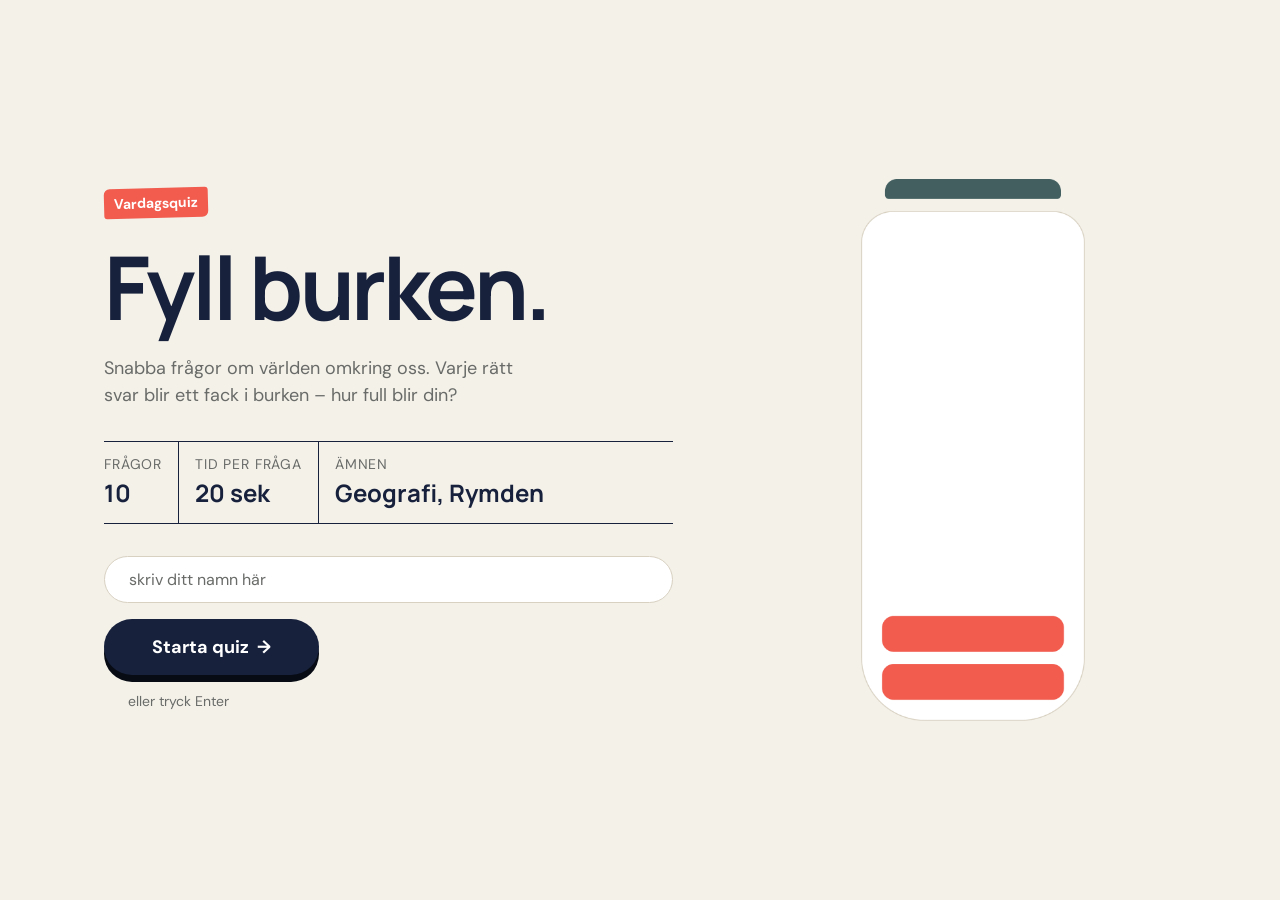
==== public/html/index.html @ b1db3c71 "färdig homepage" ====
<!doctype html>
<html lang="sv">
  <head>
    <meta charset="UTF-8" />
    <meta name="viewport" content="width=device-width, initial-scale=1.0" />
    <title>Fyll burken</title>
    <link rel="stylesheet" href="../css/base.css" />
    <link rel="stylesheet" href="../css/layout.css" />
    <link rel="stylesheet" href="../css/components.css" />
    <link rel="stylesheet" href="../css/kevins-test.css" />
    <script type="module" src="../js/main.js"></script>
  </head>
  <body>
    <a class="skip-link" href="#main">Hoppa till innehållet</a>

    <main id="main">
      <section
        id="start-view"
        class="view start"
        aria-labelledby="start-heading"
      >
        <div class="start__content">
          <p class="pill">Vardagsquiz</p>
          <h1 id="start-heading">Fyll burken.</h1>
          <p class="start__intro">
            Snabba frågor om världen omkring oss. Varje rätt svar blir ett fack
            i burken – hur full blir din?
          </p>

          <dl class="facts">
            <div class="facts__item">
              <dt>Frågor</dt>
              <dd>10</dd>
            </div>
            <div class="facts__item">
              <dt>Tid per fråga</dt>
              <dd>20 sek</dd>
            </div>
            <div class="facts__item">
              <dt>Ämnen</dt>
              <dd>Geografi, Rymden</dd>
            </div>
          </dl>

          <form id="start-form" class="start__form">
            <label for="player-name" class="visually-hidden">Namn</label>
            <input
              type="text"
              id="player-name"
              name="playerName"
              placeholder="skriv ditt namn här"
              autocomplete="given-name"
              maxlength="30"
              required
            />
            <button type="submit" id="start-button" class="button">
              Starta quiz <span aria-hidden="true">→</span>
            </button>
            <p class="start__hint">eller tryck Enter</p>
          </form>

          <button
            type="button"
            id="resume-button"
            class="button button--secondary"
            hidden
          >
            Fortsätt påbörjat quiz
          </button>
        </div>

        <!-- Burken är dekoration, 10 fack = 10 frågor. JS lägger till klassen "jar__slot--filled" -->
        <div class="jar" aria-hidden="true">
          <div class="jar__lid"></div>
          <div class="jar">
            <img src="../assets/img/score-jar-2.png" alt="" />
          </div>
        </div>
      </section>

      <section
        id="question-view"
        class="view"
        aria-labelledby="question-heading"
        hidden
      >
        <h2 id="question-heading" tabindex="-1">
          Fråga <span id="question-number"></span> av
          <span id="question-total"></span>
        </h2>
        <p>Tid kvar: <span id="timer" role="timer">20</span> sek</p>

        <form id="answer-form">
          <fieldset>
            <legend id="question-text"></legend>
            <div id="options"></div>
          </fieldset>
          <button type="submit" class="button">Svara</button>
        </form>

        <p id="feedback" aria-live="polite"></p>
      </section>

      <section
        id="result-view"
        class="view"
        aria-labelledby="result-heading"
        hidden
      >
        <h2 id="result-heading" tabindex="-1">Ditt resultat</h2>
        <p id="score-text"></p>
        <p id="feedback-text"></p>
        <button type="button" id="restart-button" class="button">
          Spela igen
        </button>

        <h3>Tidigare resultat</h3>
        <ol id="result-history"></ol>
      </section>

      <p id="error-message" role="alert" hidden></p>
    </main>
  </body>
</html>
---- public/css/base.css ----
@import url('https://fonts.googleapis.com/css2?family=DM+Sans:wght@400;500;600;700&family=Manrope:wght@400;500;600;700&display=swap');


:root {
  /* =========================================
     COLORS
     Central color palette for the Brainclimb
     interface. Reuse these variables instead
     of writing hex codes throughout the CSS.
     ========================================= */

  /* Main brand color.
     Used for primary buttons, headings, the logo
     and other important interface elements. */
  --color-primary: #17213C;

  /* Secondary brand color.
     Used for secondary elements and subtle
     visual accents that complement the primary color. */
  --color-secondary: #435F60;

  /* Main accent color.
     Used to highlight important details, categories,
     selected text and interactive elements. */
  --color-accent: #F15C4F;

  /* Warm accent color.
     Used for additional decorative details and
     secondary highlights in the interface. */
  --color-accent-warm: #B96B48;

  /* Alternative coral accent.
     Used for specific states or details where
     a slightly different coral shade is needed. */
  --color-accent-coral-dark: #EE5549;


  /* =========================================
     BACKGROUND COLORS
     Used for page backgrounds and larger
     colored areas in the interface.
     ========================================= */

  /* Main page background.
     Creates the warm, soft background used
     throughout the Brainclimb interface. */
  --color-background: #F4F1E9;

  /* Light background.
     Used for areas that need a clean, bright
     background, such as cards and input fields. */
  --color-background-light: #FFFFFF;

  /* Mint background.
     Used for larger mint-colored areas,
     illustrations and selected interface sections. */
  --color-background-mint: #CFE9E2;

  /* Pale yellow background.
     Used for occasional highlights, informational
     sections or decorative elements. */
  --color-background-yellow: #F8EDBD;


  /* =========================================
     SURFACE COLORS
     Used for component backgrounds, borders
     and other elements placed on the page.
     ========================================= */

  /* Muted surface color.
     Used for subtle borders, dividers and
     neutral details that should not dominate. */
  --color-surface-muted: #D8D1C2;

  /* Mint surface color.
     Used for mint-colored component backgrounds,
     such as selected answers or highlighted cards. */
  --color-surface-mint: #B9D9D1;


  /* =========================================
     TEXT COLORS
     Used to create a clear visual hierarchy
     between different types of text.
     ========================================= */

  /* Primary text color.
     Used for headings, questions, answer text
     and other important content. */
  --color-text-primary: #17213C;

  /* Secondary text color.
     Used for supporting information, descriptions
     and text that is less prominent than headings. */
  --color-text-secondary: #565B68;

  /* Muted text color.
     Used for less prominent information, such as
     helper text, metadata and secondary labels.
     Check contrast before using it for small text. */
  --color-text-muted: #686B68;

  /* Neutral color.
     Used for neutral interface details and
     decorative elements that need a subdued tone. */
  --color-neutral: #898A84;

  /* Shadow color for raised interactive elements. */
  --color-shadow: #070B14;

  /* Shared hard shadow for buttons and other raised elements. */
  --shadow-hard: 0 7px 0 0 var(--color-shadow);

  /* =========================================
     TYPOGRAPHY: FONT FAMILIES
     Defines which font to use for headings
     and general interface text.
     ========================================= */

  /* Heading font.
     Manrope is used for larger headings and
     prominent text to match the Figma design. */
  --font-family-heading: "Manrope", sans-serif;

  /* Body font.
     DM Sans is used for paragraphs, questions,
     answer options, labels and general UI text. */
  --font-family-body: "DM Sans", sans-serif;


  /* =========================================
     TYPOGRAPHY: FONT SIZES
     A shared scale that keeps text sizes
     consistent throughout the application.
     ========================================= */

  /* Small text: 14px at the default root size.
     Used for helper text, small descriptions
     and supporting information. */
  --font-size-sm: 0.875rem;

  /* Base text: 16px at the default root size.
     Used for body text, answer options and
     the standard size for interface text. */
  --font-size-base: 1rem;

  /* Large text: 18px at the default root size.
     Used for emphasized body text or
     interface text that needs more prominence. */
  --font-size-lg: 1.125rem;

  /* Extra-large text: 24px at the default root size.
     Used for question headings and smaller
     section headings. */
  --font-size-xl: 1.5rem;

  /* Large heading: 32px at the default root size.
     Used for prominent headings and result scores. */
  --font-size-2xl: 2rem;

  /* Largest predefined size: 40px at the default
     root size.
     Used for the main heading on the start page
     and other highly prominent text. */
  --font-size-3xl: 2.5rem;


  /* =========================================
     TYPOGRAPHY: FONT WEIGHTS
     Defines the standard text thicknesses
     used throughout the interface.
     ========================================= */

  /* Regular weight: 400.
     Used for normal body text and descriptions. */
  --font-weight-regular: 400;

  /* Medium weight: 500.
     Used for questions, labels and text that
     needs slightly more emphasis than regular. */
  --font-weight-medium: 500;

  /* Bold weight: 700.
     Used for prominent headings, buttons and
     important information.
     Make sure this font weight is loaded. */
  --font-weight-bold: 700;


  /* =========================================
     TYPOGRAPHY: LINE HEIGHTS
     Controls the vertical space between lines
     of text.
     ========================================= */

  /* Tight line height: 1.2.
     Used for headings, especially large headings
     that span multiple lines. */
  --line-height-heading: 1.2;

  /* Normal line height: 1.5.
     Used for paragraphs, descriptions and
     most general interface text. */
  --line-height-body: 1.5;


  /* =========================================
     SPACING
     Shared spacing scale based on increments
     of 4px at the default root font size.
     Use these values for padding, margins and gaps.
     ========================================= */

  /* Extra-small spacing: 4px.
     Used for very small gaps, such as between
     closely related visual elements. */
  --spacing-xs: 0.25rem;

  /* Small spacing: 8px.
     Used for compact gaps, such as between
     an icon and its label. */
  --spacing-sm: 0.5rem;

  /* Medium spacing: 12px.
     Used for small gaps between related elements,
     such as within compact components. */
  --spacing-md: 0.75rem;

  /* Base spacing: 16px.
     The standard spacing value for the interface.
     Used for common padding and element gaps. */
  --spacing-base: 1rem;

  /* Large spacing: 24px.
     Used to separate related groups of content
     and to add more room inside components. */
  --spacing-lg: 1.5rem;

  /* Extra-large spacing: 32px.
     Used between larger content groups
     and major interface sections. */
  --spacing-xl: 2rem;

  /* Largest spacing: 48px.
     Used for generous separation between
     major sections of the page. */
  --spacing-2xl: 3rem;


  /* =========================================
     BORDER RADIUS
     Defines the standard corner rounding
     for buttons, cards and other components.
     ========================================= */

  /* Small radius: 6px.
     Used for small elements that need
     slightly rounded corners. */
  --border-radius-sm: 0.375rem;

  /* Medium radius: 12px.
     Used for standard buttons, inputs
     and smaller cards. */
  --border-radius-md: 0.75rem;

  /* Large radius: 16px.
     Used for larger cards and components
     where a softer, more rounded appearance
     matches the Brainclimb design. */
  --border-radius-lg: 1rem;
}

* {
  box-sizing: border-box;
  margin: 0;
  padding: 0;
}

body {
  background-color: var(--color-background);
  color: var(--color-text-primary);
  font-family: var(--font-family-body);
  font-size: var(--font-size-base);
  line-height: var(--line-height-body);
}

h1,
h2,
h3,
h4,
h5,
h6 {
  color: var(--color-text-primary);
  font-family: var(--font-family-heading);
  line-height: var(--line-height-heading);
}

img {
  display: block;
  max-width: 100%;
  height: auto;
}

.skip-link {
  position: absolute;
  z-index: 1;
  top: var(--spacing-sm);
  left: var(--spacing-sm);
  padding: var(--spacing-sm) var(--spacing-base);
  transform: translateY(-200%);
  border-radius: var(--border-radius-md);
  background: var(--color-primary);
  color: var(--color-background-light);
}

.skip-link:focus-visible {
  transform: translateY(0);
}

.visually-hidden {
  position: absolute;
  width: 1px;
  height: 1px;
  overflow: hidden;
  clip-path: inset(50%);
  white-space: nowrap;
}
---- public/css/layout.css ----
/* =========================================
layout.css
Sidans struktur, behållare, placering och responsiva layouter
========================================= */


/* Gemensam behållare för sidinnehåll */ 
.container { /*klassnamn att uppdatera! */
width: 100%;
max-width: 1200px;
margin-inline: auto;
padding-inline: var(--spacing-base);
}








/* =========================================
RESPONSIVE LAYOUT
Mobile first
========================================= */

/* Surfplatta – från 600 px */
@media (min-width: 600px) {
.container {
padding-inline: var(--spacing-lg);
}
}

/* Laptop – från 900 px */
@media (min-width: 900px) {
.container {
padding-inline: var(--spacing-xl);
}
}

/* Stor skärm – från 1200 px */
@media (min-width: 1200px) {
.container {
padding-inline: var(--spacing-2xl);
}
}
---- public/css/components.css ----
/* ---------- Knappar (teamets gemensamma) ---------- */
.button {
  background-color: var(--color-primary);
  color: var(--color-background-light);
  border: none;
  padding: var(--spacing-md) var(--spacing-base);
  border-radius: var(--border-radius-md);
  box-shadow: var(--shadow-hard);
  cursor: pointer;
  font-size: var(--font-size-lg);
  font-weight: var(--font-weight-bold);

  display: flex;
  align-items: center;
  gap: var(--spacing-sm);

  svg {
    width: 28px;
  }
}
---- public/css/kevins-test.css ----
/* =========================================
   STARTSIDAN – Kevin
   Använder bara variabler från base.css
   ========================================= */

/* ---------- Grund (tills base.css har detta) ---------- */
*,
*::before,
*::after {
  box-sizing: border-box;
}

body {
  margin: 0;
  min-height: 100vh;
  font-family: var(--font-family-body);
  background-color: var(--color-background);
  color: var(--color-text-primary);
}

[hidden] {
  display: none !important;
}

.visually-hidden {
  position: absolute;
  width: 1px;
  height: 1px;
  overflow: hidden;
  clip-path: inset(50%);
  white-space: nowrap;
}

.skip-link {
  position: absolute;
  top: var(--spacing-sm);
  left: var(--spacing-sm);
  padding: var(--spacing-sm) var(--spacing-base);
  background: var(--color-primary);
  color: var(--color-background-light);
  border-radius: var(--border-radius-md);
  transform: translateY(-200%);
}

.skip-link:focus-visible {
  transform: translateY(0);
}

:focus-visible {
  outline: 3px solid var(--color-accent);
  outline-offset: 3px;
}

/* ---------- Layout mobil (som Figma): burken överst, knappen längst ner ---------- */
.start {
  display: flex;
  flex-direction: column;
  width: 100%;
  max-width: 75rem;
  min-height: 100vh;
  margin: 0 auto;
  padding: var(--spacing-xl) var(--spacing-lg);
}

.start__content {
  display: flex;
  flex-direction: column;
  flex: 1; /* fyller höjden så att formuläret hamnar längst ner */
  width: 100%;
}

.jar {
  order: -1; /* burken överst på mobil */
  align-self: center;
  width: 7rem;
  margin-bottom: var(--spacing-xl);
}

.jar img {
  display: block;
  width: 100%;
  height: auto;
}

/* ---------- Pill ("Vardagsquiz") ---------- */
.pill {
  width: fit-content;
  margin: 0 0 var(--spacing-base);
  padding: 8px 10px;
  background-color: var(--color-accent);
  color: var(--color-background-light);
  border-radius: 6px 3px 6px 3px;
  transform: rotate(-1.5deg);
  font-size: var(--font-size-sm);
  font-weight: var(--font-weight-bold);
  line-height: 1;
}

/* ---------- Rubrik och intro ---------- */
#start-heading {
  margin: 0 0 var(--spacing-base);
  font-family: var(--font-family-heading);
  font-size: clamp(2.5rem, 11vw, 5.5rem);
  font-weight: var(--font-weight-bold);
  line-height: var(--line-height-heading);
  letter-spacing: -0.04em;
  color: var(--color-primary);
}

.start__intro {
  max-width: 28rem;
  margin: 0 0 var(--spacing-xl);
  font-size: var(--font-size-lg);
  line-height: var(--line-height-body);
  color: var(--color-text-muted);
}

/* ---------- Fakta ---------- */
.facts {
  display: grid;
  grid-template-columns: auto auto 1fr;
  width: 100%;
  margin: 0;
  border-block: 1px solid var(--color-primary);
}

.facts__item {
  padding: var(--spacing-md) var(--spacing-base);
}

.facts__item:first-child {
  padding-left: 0;
}

.facts__item + .facts__item {
  border-left: 1px solid var(--color-primary);
}

.facts dt {
  font-size: var(--font-size-sm);
  text-transform: uppercase;
  letter-spacing: 0.06em;
  white-space: nowrap;
  color: var(--color-text-muted);
}

.facts dd {
  margin: 0;
  font-family: var(--font-family-heading);
  font-size: var(--font-size-lg);
  font-weight: var(--font-weight-bold);
  white-space: nowrap;
  color: var(--color-primary);
}

.facts__item:last-child dd {
  white-space: normal; /* "Geografi, Rymden" får bryta */
}

/* ---------- Formulär ---------- */
.start__form {
  display: flex;
  flex-direction: column;
  align-items: stretch;
  gap: var(--spacing-base);
  margin-top: auto; /* trycker formuläret till botten på mobil */
  padding-top: var(--spacing-xl);
}

.start__form input[type="text"] {
  width: 100%;
  padding: var(--spacing-md) var(--spacing-lg);
  background: var(--color-background-light);
  border: 1px solid var(--color-surface-muted);
  border-radius: 999px;
  font-family: var(--font-family-body);
  font-size: var(--font-size-base);
  color: var(--color-text-primary);
}

.start__form input::placeholder {
  color: var(--color-text-muted);
  opacity: 1;
}

.start__hint {
  margin: 0;
  padding-left: var(--spacing-lg);
  font-size: var(--font-size-sm);
  color: var(--color-text-muted);
}

/* ---------- Knappar på startsidan ---------- */
.start .button {
  display: flex;
  align-items: center;
  justify-content: center;
  gap: var(--spacing-sm);
  width: 100%;
  max-width: none;
  padding: var(--spacing-base) var(--spacing-2xl);
  background-color: var(--color-primary);
  color: var(--color-background-light);
  border: none;
  border-radius: 999px;
  box-shadow: var(--shadow-hard);
  font-family: var(--font-family-body);
  font-size: var(--font-size-lg);
  font-weight: var(--font-weight-bold);
  white-space: nowrap;
  cursor: pointer;
}

.start .button:active {
  translate: 0 4px;
  box-shadow: 0 3px 0 0 var(--color-button-shadow);
}

.start .button--secondary {
  margin-top: var(--spacing-base);
  background: transparent;
  color: var(--color-primary);
  border: 2px solid var(--color-primary);
  box-shadow: none;
}

.start .button[hidden] {
  display: none;
}

/* ---------- Brytpunkt 1: surfplatta (768px): burken till höger ---------- */
@media (min-width: 48rem) {
  .start {
    display: grid;
    grid-template-columns: minmax(0, 1.4fr) minmax(0, 1fr);
    column-gap: var(--spacing-2xl);
    align-items: center;
    align-content: center;
    padding: var(--spacing-2xl);
  }

  .start__content {
    display: block;
    grid-column: 1;
    grid-row: 1;
    max-width: 36rem;
  }

  .jar {
    order: 0;
    grid-column: 2;
    grid-row: 1;
    width: min(10rem, 100%);
    margin-bottom: 0;
    justify-self: center;
  }

  .facts {
    margin-bottom: var(--spacing-xl);
  }

  .facts dd {
    font-size: var(--font-size-xl);
  }

  .start__form {
    align-items: flex-start;
    margin-top: 0;
    padding-top: 0;
  }

  .start .button {
    width: auto;
  }
}

/* ---------- Brytpunkt 2: desktop (1024px) ---------- */
@media (min-width: 64rem) {
  .start {
    column-gap: 6rem;
    padding: var(--spacing-2xl) 4rem;
  }

  .jar {
    width: min(14rem, 100%);
  }
}

/* ---------- Brytpunkt 3: stor skärm (1440px) ---------- */
@media (min-width: 90rem) {
  .start {
    max-width: 90rem;
  }
}
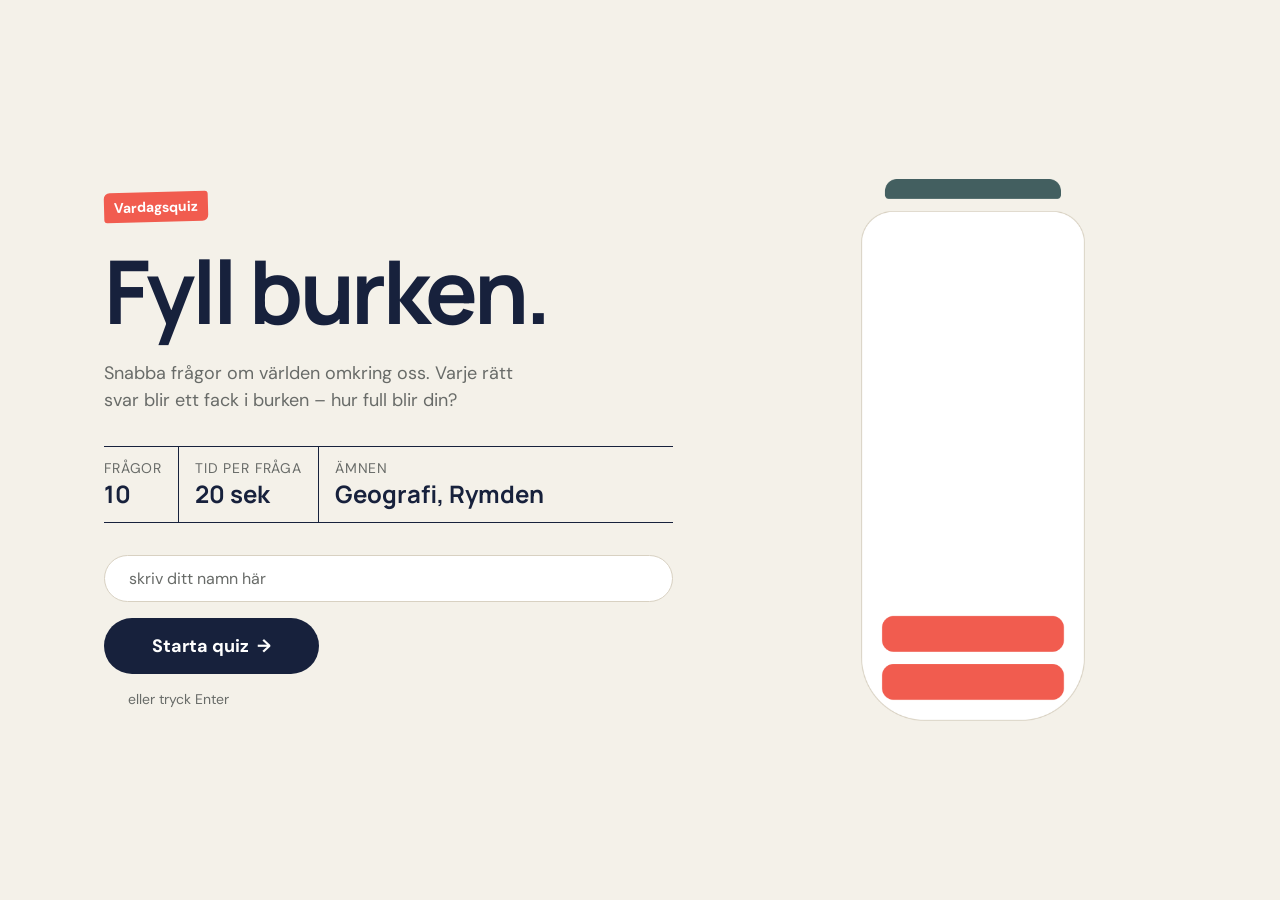
==== commit 30a001e7: "Complete C2: Start quiz on question page" ====
--- a/public/html/index.html
+++ b/public/html/index.html
@@ -7,10 +7,10 @@
     <link rel="stylesheet" href="../css/base.css" />
     <link rel="stylesheet" href="../css/layout.css" />
     <link rel="stylesheet" href="../css/components.css" />
-    <link rel="stylesheet" href="../css/kevins-test.css" />
+    <link rel="stylesheet" href="../css/homepage-test.css" />
     <script type="module" src="../js/main.js"></script>
   </head>
-  <body>
+  <body data-page="start">
     <a class="skip-link" href="#main">Hoppa till innehållet</a>
 
     <main id="main">
--- a/public/css/base.css
+++ b/public/css/base.css
@@ -1,3 +1,7 @@
+/* =========================================
+base.css
+Färger, typsnitt, variabler och grundläggande standarder
+========================================= */
 
 @import url('https://fonts.googleapis.com/css2?family=DM+Sans:wght@400;500;600;700&family=Manrope:wght@400;500;600;700&display=swap');
 
@@ -107,11 +111,6 @@
      decorative elements that need a subdued tone. */
   --color-neutral: #898A84;
 
-  /* Shadow color for raised interactive elements. */
-  --color-shadow: #070B14;
-
-  /* Shared hard shadow for buttons and other raised elements. */
-  --shadow-hard: 0 7px 0 0 var(--color-shadow);
 
   /* =========================================
      TYPOGRAPHY: FONT FAMILIES
@@ -272,58 +271,9 @@
   --border-radius-lg: 1rem;
 }
 
+/* Reset: grundinställningar för alla element */
 * {
-  box-sizing: border-box;
-  margin: 0;
-  padding: 0;
-}
-
-body {
-  background-color: var(--color-background);
-  color: var(--color-text-primary);
-  font-family: var(--font-family-body);
-  font-size: var(--font-size-base);
-  line-height: var(--line-height-body);
-}
-
-h1,
-h2,
-h3,
-h4,
-h5,
-h6 {
-  color: var(--color-text-primary);
-  font-family: var(--font-family-heading);
-  line-height: var(--line-height-heading);
-}
-
-img {
-  display: block;
-  max-width: 100%;
-  height: auto;
-}
-
-.skip-link {
-  position: absolute;
-  z-index: 1;
-  top: var(--spacing-sm);
-  left: var(--spacing-sm);
-  padding: var(--spacing-sm) var(--spacing-base);
-  transform: translateY(-200%);
-  border-radius: var(--border-radius-md);
-  background: var(--color-primary);
-  color: var(--color-background-light);
-}
-
-.skip-link:focus-visible {
-  transform: translateY(0);
-}
-
-.visually-hidden {
-  position: absolute;
-  width: 1px;
-  height: 1px;
-  overflow: hidden;
-  clip-path: inset(50%);
-  white-space: nowrap;
+    margin: 0;
+    padding: 0;
+    box-sizing: border-box;
 }
--- a/public/css/components.css
+++ b/public/css/components.css
@@ -1,20 +1,31 @@
-/* ---------- Knappar (teamets gemensamma) ---------- */
+/* =========================================
+components.css
+Knappar, kort, formulär och andra återanvändbara komponenter
+========================================= */
+
+
+/* Knappar */
 .button {
-  background-color: var(--color-primary);
-  color: var(--color-background-light);
-  border: none;
-  padding: var(--spacing-md) var(--spacing-base);
-  border-radius: var(--border-radius-md);
-  box-shadow: var(--shadow-hard);
-  cursor: pointer;
-  font-size: var(--font-size-lg);
-  font-weight: var(--font-weight-bold);
+    background-color: var(--color-primary);
+    color: var(--color-background-light);
+    border: none;
+    padding: 20px 12px;
+    border-radius: var(--border-radius-md);
+    box-shadow: var(--shadow-hard);
+    cursor: pointer;
+    font-size: var(--font-size-lg);
+    font-weight: var(--font-weight-bold);
 
-  display: flex;
-  align-items: center;
-  gap: var(--spacing-sm);
+    display: flex;
+    align-items: center;
+    gap: 10px;
+    
+    svg {
+        width: 28px;
+    }
+}
 
-  svg {
-    width: 28px;
-  }
-}
+.button:active {
+    translate: 0 4px;
+    box-shadow: 0 3px 0 0 var(--color-shadow);
+}
--- a/public/css/homepage-test.css
+++ b/public/css/homepage-test.css
@@ -0,0 +1,294 @@
+/* =========================================
+   STARTSIDAN – Kevin
+   Använder bara variabler från base.css
+   ========================================= */
+
+/* ---------- Grund (tills base.css har detta) ---------- */
+*,
+*::before,
+*::after {
+  box-sizing: border-box;
+}
+
+body {
+  margin: 0;
+  min-height: 100vh;
+  font-family: var(--font-family-body);
+  background-color: var(--color-background);
+  color: var(--color-text-primary);
+}
+
+[hidden] {
+  display: none !important;
+}
+
+.visually-hidden {
+  position: absolute;
+  width: 1px;
+  height: 1px;
+  overflow: hidden;
+  clip-path: inset(50%);
+  white-space: nowrap;
+}
+
+.skip-link {
+  position: absolute;
+  top: var(--spacing-sm);
+  left: var(--spacing-sm);
+  padding: var(--spacing-sm) var(--spacing-base);
+  background: var(--color-primary);
+  color: var(--color-background-light);
+  border-radius: var(--border-radius-md);
+  transform: translateY(-200%);
+}
+
+.skip-link:focus-visible {
+  transform: translateY(0);
+}
+
+:focus-visible {
+  outline: 3px solid var(--color-accent);
+  outline-offset: 3px;
+}
+
+/* ---------- Layout mobil (som Figma): burken överst, knappen längst ner ---------- */
+.start {
+  display: flex;
+  flex-direction: column;
+  width: 100%;
+  max-width: 75rem;
+  min-height: 100vh;
+  margin: 0 auto;
+  padding: var(--spacing-xl) var(--spacing-lg);
+}
+
+.start__content {
+  display: flex;
+  flex-direction: column;
+  flex: 1; /* fyller höjden så att formuläret hamnar längst ner */
+  width: 100%;
+}
+
+.jar {
+  order: -1; /* burken överst på mobil */
+  align-self: center;
+  width: 7rem;
+  margin-bottom: var(--spacing-xl);
+}
+
+.jar img {
+  display: block;
+  width: 100%;
+  height: auto;
+}
+
+/* ---------- Pill ("Vardagsquiz") ---------- */
+.pill {
+  width: fit-content;
+  margin: 0 0 var(--spacing-base);
+  padding: 8px 10px;
+  background-color: var(--color-accent);
+  color: var(--color-background-light);
+  border-radius: 6px 3px 6px 3px;
+  transform: rotate(-1.5deg);
+  font-size: var(--font-size-sm);
+  font-weight: var(--font-weight-bold);
+  line-height: 1;
+}
+
+/* ---------- Rubrik och intro ---------- */
+#start-heading {
+  margin: 0 0 var(--spacing-base);
+  font-family: var(--font-family-heading);
+  font-size: clamp(2.5rem, 11vw, 5.5rem);
+  font-weight: var(--font-weight-bold);
+  line-height: var(--line-height-heading);
+  letter-spacing: -0.04em;
+  color: var(--color-primary);
+}
+
+.start__intro {
+  max-width: 28rem;
+  margin: 0 0 var(--spacing-xl);
+  font-size: var(--font-size-lg);
+  line-height: var(--line-height-body);
+  color: var(--color-text-muted);
+}
+
+/* ---------- Fakta ---------- */
+.facts {
+  display: grid;
+  grid-template-columns: auto auto 1fr;
+  width: 100%;
+  margin: 0;
+  border-block: 1px solid var(--color-primary);
+}
+
+.facts__item {
+  padding: var(--spacing-md) var(--spacing-base);
+}
+
+.facts__item:first-child {
+  padding-left: 0;
+}
+
+.facts__item + .facts__item {
+  border-left: 1px solid var(--color-primary);
+}
+
+.facts dt {
+  font-size: var(--font-size-sm);
+  text-transform: uppercase;
+  letter-spacing: 0.06em;
+  white-space: nowrap;
+  color: var(--color-text-muted);
+}
+
+.facts dd {
+  margin: 0;
+  font-family: var(--font-family-heading);
+  font-size: var(--font-size-lg);
+  font-weight: var(--font-weight-bold);
+  white-space: nowrap;
+  color: var(--color-primary);
+}
+
+.facts__item:last-child dd {
+  white-space: normal; /* "Geografi, Rymden" får bryta */
+}
+
+/* ---------- Formulär ---------- */
+.start__form {
+  display: flex;
+  flex-direction: column;
+  align-items: stretch;
+  gap: var(--spacing-base);
+  margin-top: auto; /* trycker formuläret till botten på mobil */
+  padding-top: var(--spacing-xl);
+}
+
+.start__form input[type="text"] {
+  width: 100%;
+  padding: var(--spacing-md) var(--spacing-lg);
+  background: var(--color-background-light);
+  border: 1px solid var(--color-surface-muted);
+  border-radius: 999px;
+  font-family: var(--font-family-body);
+  font-size: var(--font-size-base);
+  color: var(--color-text-primary);
+}
+
+.start__form input::placeholder {
+  color: var(--color-text-muted);
+  opacity: 1;
+}
+
+.start__hint {
+  margin: 0;
+  padding-left: var(--spacing-lg);
+  font-size: var(--font-size-sm);
+  color: var(--color-text-muted);
+}
+
+/* ---------- Knappar på startsidan ---------- */
+.start .button {
+  display: flex;
+  align-items: center;
+  justify-content: center;
+  gap: var(--spacing-sm);
+  width: 100%;
+  max-width: none;
+  padding: var(--spacing-base) var(--spacing-2xl);
+  background-color: var(--color-primary);
+  color: var(--color-background-light);
+  border: none;
+  border-radius: 999px;
+  box-shadow: var(--shadow-hard);
+  font-family: var(--font-family-body);
+  font-size: var(--font-size-lg);
+  font-weight: var(--font-weight-bold);
+  white-space: nowrap;
+  cursor: pointer;
+}
+
+.start .button:active {
+  translate: 0 4px;
+  box-shadow: 0 3px 0 0 var(--color-button-shadow);
+}
+
+.start .button--secondary {
+  margin-top: var(--spacing-base);
+  background: transparent;
+  color: var(--color-primary);
+  border: 2px solid var(--color-primary);
+  box-shadow: none;
+}
+
+.start .button[hidden] {
+  display: none;
+}
+
+/* ---------- Brytpunkt 1: surfplatta (768px): burken till höger ---------- */
+@media (min-width: 48rem) {
+  .start {
+    display: grid;
+    grid-template-columns: minmax(0, 1.4fr) minmax(0, 1fr);
+    column-gap: var(--spacing-2xl);
+    align-items: center;
+    align-content: center;
+    padding: var(--spacing-2xl);
+  }
+
+  .start__content {
+    display: block;
+    grid-column: 1;
+    grid-row: 1;
+    max-width: 36rem;
+  }
+
+  .jar {
+    order: 0;
+    grid-column: 2;
+    grid-row: 1;
+    width: min(10rem, 100%);
+    margin-bottom: 0;
+    justify-self: center;
+  }
+
+  .facts {
+    margin-bottom: var(--spacing-xl);
+  }
+
+  .facts dd {
+    font-size: var(--font-size-xl);
+  }
+
+  .start__form {
+    align-items: flex-start;
+    margin-top: 0;
+    padding-top: 0;
+  }
+
+  .start .button {
+    width: auto;
+  }
+}
+
+/* ---------- Brytpunkt 2: desktop (1024px) ---------- */
+@media (min-width: 64rem) {
+  .start {
+    column-gap: 6rem;
+    padding: var(--spacing-2xl) 4rem;
+  }
+
+  .jar {
+    width: min(14rem, 100%);
+  }
+}
+
+/* ---------- Brytpunkt 3: stor skärm (1440px) ---------- */
+@media (min-width: 90rem) {
+  .start {
+    max-width: 90rem;
+  }
+}
